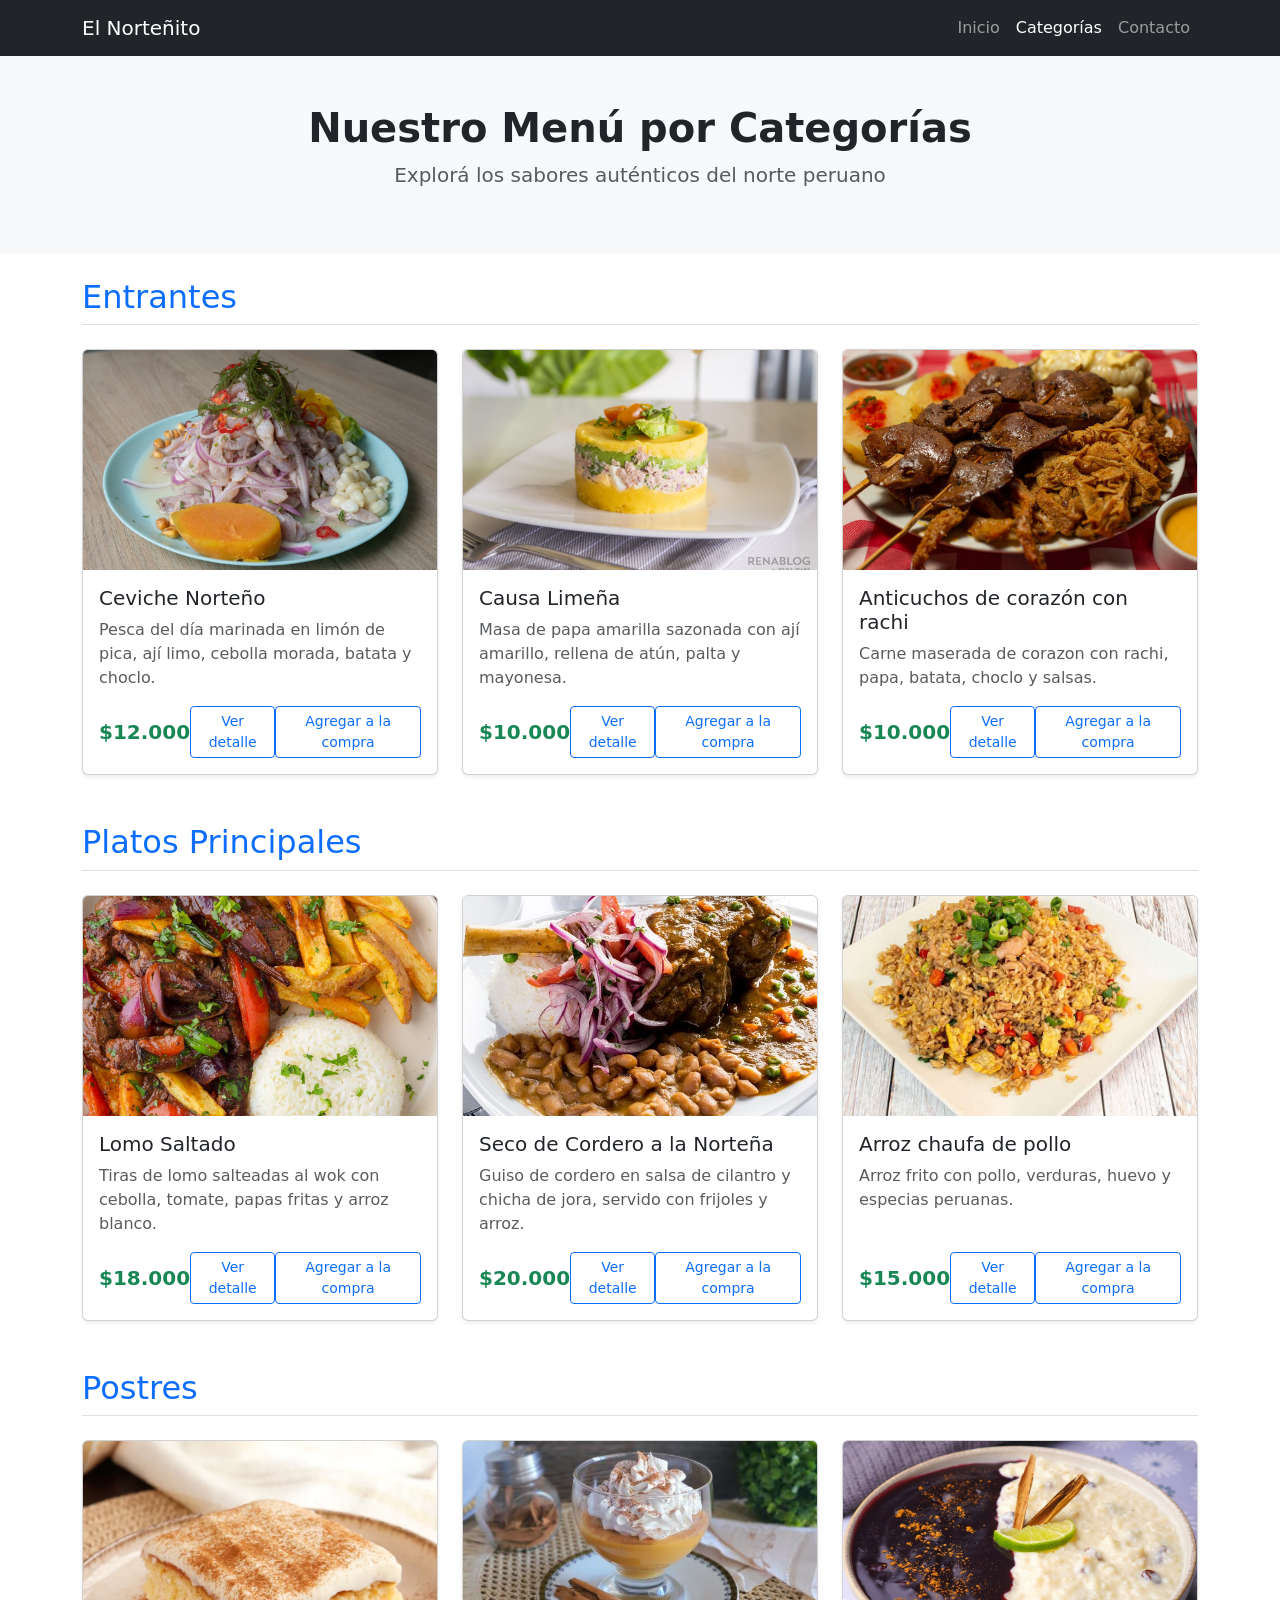
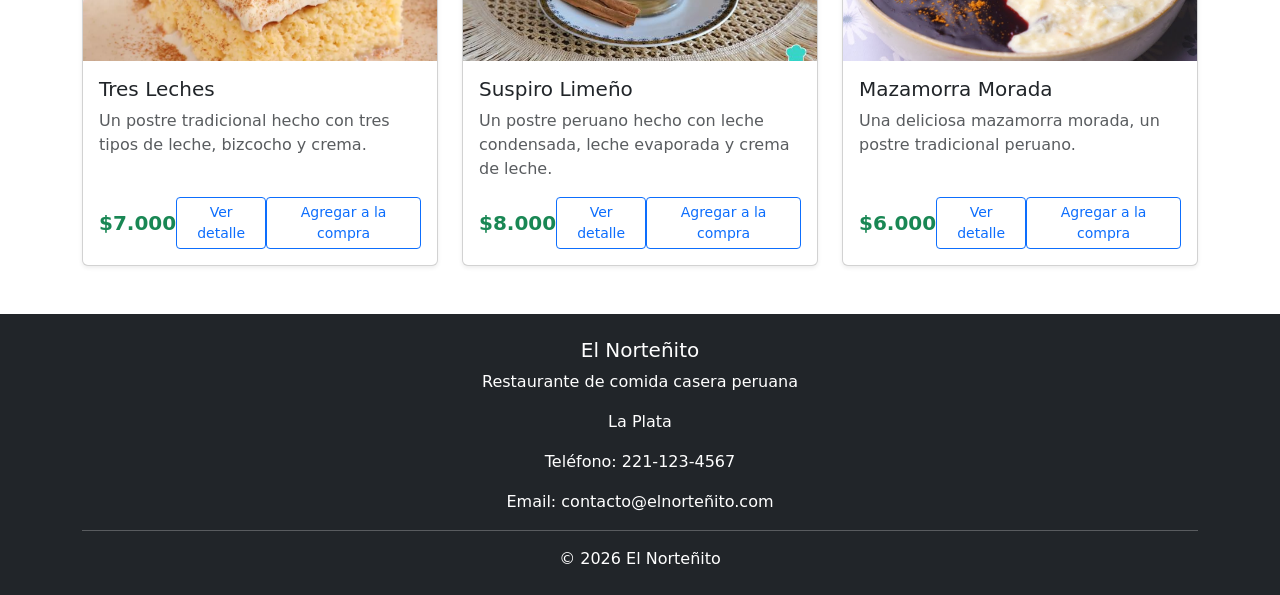
==== categorias.html @ b3c5d919 "Agregue funcionalidad a la pagina de categorias junto con la informacion detallada e imagenes." ====
<!DOCTYPE html>
<html lang="es">

<head>
    <meta charset="UTF-8">
    <meta name="viewport" content="width=device-width, initial-scale=1.0">
    <title>Categorías - El Norteñito</title>
    <link href="https://cdn.jsdelivr.net/npm/bootstrap@5.3.8/dist/css/bootstrap.min.css" rel="stylesheet">
    <link rel="stylesheet" href="styles.css">
</head>

<body>

    <nav class="navbar navbar-expand-lg navbar-dark bg-dark">
        <div class="container">
            <a class="navbar-brand" href="index.html">
                El Norteñito
            </a>
            <button class="navbar-toggler" type="button" data-bs-toggle="collapse" data-bs-target="#menuPrincipal"
                aria-controls="menuPrincipal" aria-expanded="false" aria-label="Abrir menú">
                <span class="navbar-toggler-icon"></span>
            </button>
            <div class="collapse navbar-collapse" id="menuPrincipal">
                <ul class="navbar-nav ms-auto">
                    <li class="nav-item">
                        <a class="nav-link" href="index.html">
                            Inicio
                        </a>
                    </li>
                    <li class="nav-item">
                        <!-- 'active' y 'aria-current' van aquí para esta página -->
                        <a class="nav-link active" aria-current="page" href="categorias.html">
                            Categorías
                        </a>
                    </li>
                    <li class="nav-item">
                        <a class="nav-link" href="contacto.html">
                            Contacto
                        </a>
                    </li>
                </ul>
            </div>
        </div>
    </nav>

    <header class="bg-light py-5 text-center mb-4">
        <div class="container">
            <h1 class="fw-bold">Nuestro Menú por Categorías</h1>
            <p class="lead text-muted">Explorá los sabores auténticos del norte peruano</p>
        </div>
    </header>

    <main class="container mb-5">

        <section class="mb-5">
            <h2 class="border-bottom pb-2 mb-4 text-primary">Entrantes</h2>
            <div class="row row-cols-1 row-cols-md-3 g-4">

                <div class="col">
                    <div class="card h-100 shadow-sm">
                        <img src="imagenes/Ceviche-peruano.jpg" class="card-img-top" alt="Ceviche"
                            style="height: 220px; object-fit: cover;">
                        <div class="card-body d-flex flex-column">
                            <h5 class="card-title">Ceviche Norteño</h5>
                            <p class="card-text text-muted">Pesca del día marinada en limón de pica, ají limo, cebolla
                                morada, batata y choclo.</p>
                            <div class="mt-auto d-flex justify-content-between align-items-center">
                                <span class="fw-bold fs-5 text-success">$12.000</span>
                                <button class="btn btn-outline-primary btn-sm btn-detalle" data-bs-toggle="modal"
                                    data-bs-target="#modalProducto" data-titulo="Ceviche Norteño"
                                    data-imagen="imagenes/Ceviche-peruano.jpg"
                                    data-descripcion="Pesca del día marinada en limón de pica, ají limo, cebolla morada, batata y choclo. Acompañado con cancha serrana."
                                    data-descripcion-larga="Nuestro ceviche norteño es una explosión de sabores frescos y auténticos. La pesca del día se marina en jugo de limón de pica, mezclado con ají limo y cebolla morada, creando un equilibrio perfecto entre acidez y picante. Se sirve acompañado de batata y choclo, ofreciendo una experiencia culinaria que refleja la riqueza gastronómica del norte peruano."
                                    data-cantidad-personas="2" data-tiempo-preparacion="20 minutos"
                                    data-calorias="250 kcal" data-precio="$12.000">
                                    Ver detalle
                                </button>
                                <button class="btn btn-outline-primary btn-sm">Agregar a la compra</button>
                            </div>
                        </div>
                    </div>
                </div>

                <div class="col">
                    <div class="card h-100 shadow-sm">
                        <img src="imagenes/Causa-Limena.jpg" class="card-img-top" alt="Causa Limeña"
                            style="height: 220px; object-fit: cover;">
                        <div class="card-body d-flex flex-column">
                            <h5 class="card-title">Causa Limeña</h5>
                            <p class="card-text text-muted">Masa de papa amarilla sazonada con ají amarillo, rellena de
                                atún, palta y mayonesa.</p>
                            <div class="mt-auto d-flex justify-content-between align-items-center">
                                <span class="fw-bold fs-5 text-success">$10.000</span>
                                <button class="btn btn-outline-primary btn-sm btn-detalle" data-bs-toggle="modal"
                                    data-bs-target="#modalProducto" data-titulo="Causa Limeña"
                                    data-imagen="imagenes/Causa-Limena.jpg"
                                    data-descripcion="Masa de papa amarilla sazonada con ají amarillo, rellena de atún, palta y mayonesa."
                                    data-descripcion-larga="La Causa Limeña es un plato típico peruano que consiste en una masa de papa amarilla sazonada con ají amarillo, rellena de atún, palta y mayonesa. Es una delicia que combina sabores frescos y auténticos, perfecta para disfrutar en cualquier ocasión."
                                    data-cantidad-personas="1" data-tiempo-preparacion="15 minutos"
                                    data-calorias="300 kcal" data-precio="$10.000">
                                    Ver detalle
                                </button>
                                <button class="btn btn-outline-primary btn-sm">Agregar a la compra</button>
                            </div>
                        </div>
                    </div>
                </div>

                <div class="col">
                    <div class="card h-100 shadow-sm">
                        <img src="imagenes/antichucho-peruano.jpg" class="card-img-top" alt="Anticuchos de Corazón"
                            style="height: 220px; object-fit: cover;">
                        <div class="card-body d-flex flex-column">
                            <h5 class="card-title">Anticuchos de corazón con rachi</h5>
                            <p class="card-text text-muted">Carne maserada de corazon con rachi, papa, batata, choclo y
                                salsas.
                            </p>
                            <div class="mt-auto d-flex justify-content-between align-items-center">
                                <span class="fw-bold fs-5 text-success">$10.000</span>
                                <button class="btn btn-outline-primary btn-sm btn-detalle" data-bs-toggle="modal"
                                    data-bs-target="#modalProducto" data-titulo="Anticuchos de corazón con rachi"
                                    data-imagen="imagenes/antichucho-peruano.jpg"
                                    data-descripcion="Carne maserada de corazon con rachi, papa, batata, choclo y salsas."
                                    data-descripcion-larga="Los anticuchos de corazón con rachi son un plato típico peruano que consiste en carne maserada de corazon con rachi, papa, batata, choclo y salsas. Es una delicia que combina sabores frescos y auténticos, perfecta para disfrutar en cualquier ocasión."
                                    data-cantidad-personas="2" data-tiempo-preparacion="20 minutos"
                                    data-calorias="300 kcal" data-precio="$10.000">
                                    Ver detalle
                                </button>
                                <button class="btn btn-outline-primary btn-sm">Agregar a la compra</button>
                            </div>
                        </div>
                    </div>
                </div>

            </div>
        </section>

        <section class="mb-5">
            <h2 class="border-bottom pb-2 mb-4 text-primary">Platos Principales</h2>
            <div class="row row-cols-1 row-cols-md-3 g-4">

                <div class="col">
                    <div class="card h-100 shadow-sm">
                        <img src="imagenes/Lomo-saltado.jpg" class="card-img-top" alt="Lomo Saltado"
                            style="height: 220px; object-fit: cover;">
                        <div class="card-body d-flex flex-column">
                            <h5 class="card-title">Lomo Saltado</h5>
                            <p class="card-text text-muted">Tiras de lomo salteadas al wok con cebolla, tomate, papas
                                fritas y arroz blanco.</p>
                            <div class="mt-auto d-flex justify-content-between align-items-center">
                                <span class="fw-bold fs-5 text-success">$18.000</span>
                                <button class="btn btn-outline-primary btn-sm btn-detalle" data-bs-toggle="modal"
                                    data-bs-target="#modalProducto" data-titulo="Lomo Saltado"
                                    data-imagen="imagenes/Lomo-saltado.jpg"
                                    data-descripcion="Tiras de lomo salteadas al wok con cebolla, tomate, papas fritas y arroz blanco."
                                    data-descripcion-larga="El Lomo Saltado es un plato emblemático de la gastronomía peruana que combina influencias chinas y peruanas. Consiste en tiras de lomo de res salteadas al wok con cebolla, tomate, papas fritas y arroz blanco. Este plato ofrece una explosión de sabores y texturas, siendo una opción deliciosa y reconfortante para cualquier ocasión."
                                    data-cantidad-personas="2" data-tiempo-preparacion="30 minutos"
                                    data-calorias="800 kcal" data-precio="$18.000">
                                    Ver detalle
                                </button>
                                <button class="btn btn-outline-primary btn-sm">Agregar a la compra</button>
                            </div>
                        </div>
                    </div>
                </div>

                <div class="col">
                    <div class="card h-100 shadow-sm">
                        <img src="imagenes/seco-de-cordero-con-frijoles.jpg" class="card-img-top" alt="Seco de Cordero"
                            style="height: 220px; object-fit: cover;">
                        <div class="card-body d-flex flex-column">
                            <h5 class="card-title">Seco de Cordero a la Norteña</h5>
                            <p class="card-text text-muted">Guiso de cordero en salsa de cilantro y chicha de jora,
                                servido con frijoles y arroz.</p>
                            <div class="mt-auto d-flex justify-content-between align-items-center">
                                <span class="fw-bold fs-5 text-success">$20.000</span>
                                <button class="btn btn-outline-primary btn-sm btn-detalle" data-bs-toggle="modal"
                                    data-bs-target="#modalProducto" data-titulo="Seco de Cordero a la Norteña"
                                    data-imagen="imagenes/seco-de-cordero-con-frijoles.jpg"
                                    data-descripcion="Guiso de cordero en salsa de cilantro y chicha de jora, servido con frijoles y arroz."
                                    data-descripcion-larga="El Seco de Cordero a la Norteña es un plato tradicional peruano que consiste en un guiso de cordero en salsa de cilantro y chicha de jora, servido con frijoles y arroz. Es una delicia que combina sabores auténticos y una textura irresistible."
                                    data-cantidad-personas="2" data-tiempo-preparacion="30 minutos"
                                    data-calorias="1100 kcal" data-precio="$20.000">
                                    Ver detalle
                                </button>
                                <button class="btn btn-outline-primary btn-sm">Agregar a la compra</button>
                            </div>
                        </div>
                    </div>
                </div>

                <div class="col">
                    <div class="card h-100 shadow-sm">
                        <img src="imagenes/arroz-chaufa-peruano.jpg" class="card-img-top" alt="Arroz chaufa"
                            style="height: 220px; object-fit: cover;">
                        <div class="card-body d-flex flex-column">
                            <h5 class="card-title">Arroz chaufa de pollo</h5>
                            <p class="card-text text-muted">Arroz frito con pollo, verduras, huevo y especias peruanas.
                            </p>
                            <div class="mt-auto d-flex justify-content-between align-items-center">
                                <span class="fw-bold fs-5 text-success">$15.000</span>
                                <button class="btn btn-outline-primary btn-sm btn-detalle" data-bs-toggle="modal"
                                    data-bs-target="#modalProducto" data-titulo="Arroz chaufa de pollo"
                                    data-imagen="imagenes/arroz-chaufa-peruano.jpg"
                                    data-descripcion="Arroz frito con pollo, verduras, huevo y especias peruanas."
                                    data-descripcion-larga="El Arroz chaufa de pollo es un plato tradicional peruano que consiste en arroz frito con pollo, verduras, huevo y especias peruanas. Es una delicia que combina sabores frescos y auténticos, perfecta para disfrutar en cualquier ocasión."
                                    data-cantidad-personas="2" data-tiempo-preparacion="20 minutos"
                                    data-calorias="900 kcal" data-precio="$15.000">
                                    Ver detalle
                                </button>
                                <button class="btn btn-outline-primary btn-sm">Agregar a la compra</button>
                            </div>
                        </div>
                    </div>
                </div>

            </div>
        </section>

        <section class="mb-5">
            <h2 class="border-bottom pb-2 mb-4 text-primary">Postres</h2>
            <div class="row row-cols-1 row-cols-md-3 g-4">

                <div class="col">
                    <div class="card h-100 shadow-sm">
                        <img src="imagenes/tres-leches.webp" class="card-img-top" alt="Tres Leches"
                            style="height: 220px; object-fit: cover;">
                        <div class="card-body d-flex flex-column">
                            <h5 class="card-title">Tres Leches</h5>
                            <p class="card-text text-muted">Un postre tradicional hecho con tres tipos de leche,
                                bizcocho y crema.</p>
                            <div class="mt-auto d-flex justify-content-between align-items-center">
                                <span class="fw-bold fs-5 text-success">$7.000</span>
                                <button class="btn btn-outline-primary btn-sm btn-detalle" data-bs-toggle="modal"
                                    data-bs-target="#modalProducto" data-titulo="Tres Leches"
                                    data-imagen="imagenes/tres-leches.webp"
                                    data-descripcion="Un postre tradicional hecho con tres tipos de leche, bizcocho y crema."
                                    data-descripcion-larga="El Tres Leches es un postre tradicional hecho con tres tipos de leche, bizcocho y crema. Es una delicia que combina sabores dulces y cremosos, perfecta para disfrutar en cualquier ocasión."
                                    data-cantidad-personas="1" data-tiempo-preparacion="5 minutos"
                                    data-calorias="400 kcal" data-precio="$7.000">
                                    Ver detalle
                                </button>
                                <button class="btn btn-outline-primary btn-sm">Agregar a la compra</button>
                            </div>
                        </div>
                    </div>
                </div>

                <div class="col">
                    <div class="card h-100 shadow-sm">
                        <img src="imagenes/suspiro_limeno.jpg" class="card-img-top" alt="Suspiro Limeño"
                            style="height: 220px; object-fit: cover;">
                        <div class="card-body d-flex flex-column">
                            <h5 class="card-title">Suspiro Limeño</h5>
                            <p class="card-text text-muted">Un postre peruano hecho con leche condensada, leche
                                evaporada y crema de leche.</p>
                            <div class="mt-auto d-flex justify-content-between align-items-center">
                                <span class="fw-bold fs-5 text-success">$8.000</span>
                                <button class="btn btn-outline-primary btn-sm btn-detalle" data-bs-toggle="modal"
                                    data-bs-target="#modalProducto" data-titulo="Suspiro Limeño"
                                    data-imagen="imagenes/suspiro_limeno.jpg"
                                    data-descripcion="Un postre peruano hecho con leche condensada, leche evaporada y crema de leche."
                                    data-descripcion-larga="El Suspiro Limeño es un postre tradicional peruano que combina leche condensada, leche evaporada y crema de leche para crear una textura suave y dulce. Es un deleite para los amantes de los postres y una excelente manera de terminar una comida."
                                    data-cantidad-personas="1" data-tiempo-preparacion="5 minutos"
                                    data-calorias="300 kcal" data-precio="$8.000">
                                    Ver detalle
                                </button>
                                <button class="btn btn-outline-primary btn-sm">Agregar a la compra</button>
                            </div>
                        </div>
                    </div>
                </div>

                <div class="col">
                    <div class="card h-100 shadow-sm">
                        <img src="imagenes/mazamorra-morada.jpg" class="card-img-top" alt="Mazamorra Morada"
                            style="height: 220px; object-fit: cover;">
                        <div class="card-body d-flex flex-column">
                            <h5 class="card-title">Mazamorra Morada</h5>
                            <p class="card-text text-muted">Una deliciosa mazamorra morada, un postre tradicional
                                peruano.
                            </p>
                            <div class="mt-auto d-flex justify-content-between align-items-center">
                                <span class="fw-bold fs-5 text-success">$6.000</span>
                                <button class="btn btn-outline-primary btn-sm btn-detalle" data-bs-toggle="modal"
                                    data-bs-target="#modalProducto" data-titulo="Mazamorra Morada"
                                    data-imagen="imagenes/mazamorra-morada.jpg"
                                    data-descripcion="Una deliciosa mazamorra morada, un postre tradicional peruano."
                                    data-descripcion-larga="La Mazamorra Morada es un postre tradicional peruano hecho a base de maíz morado, frutas secas y especias. Su sabor dulce y su textura suave lo convierten en una opción deliciosa para disfrutar después de una comida o como un antojo dulce en cualquier momento del día."
                                    data-cantidad-personas="1" data-tiempo-preparacion="5 minutos"
                                    data-calorias="350 kcal" data-precio="$6.000">
                                    Ver detalle
                                </button>
                                <button class="btn btn-outline-primary btn-sm">Agregar a la compra</button>
                            </div>
                        </div>
                    </div>
                </div>

            </div>
        </section>

    </main>

    <div class="modal fade" id="modalProducto" tabindex="-1" aria-labelledby="modalProductoLabel" aria-hidden="true">
        <div class="modal-dialog modal-dialog-centered modal-lg">
            <div class="modal-content">

                <div class="modal-header">
                    <h5 class="modal-title fw-bold" id="modalProductoLabel">Detalle del Producto</h5>
                    <button type="button" class="btn-close" data-bs-dismiss="modal" aria-label="Cerrar"></button>
                </div>

                <div class="modal-body">
                    <div class="row">
                        <div class="col-md-5 mb-3 mb-md-0">
                            <img id="modalImagen" src="" class="img-fluid rounded shadow-sm" alt=""
                                style="max-height: 280px; object-fit: cover; width: 100%;">
                        </div>

                        <div class="col-md-7">
                            <p id="modalDescripcion" class="text-muted fw-bold mb-2"></p>
                            <p id="modalDescripcionLarga" class="text-secondary small mb-3"></p>

                            <ul class="list-group list-group-flush mb-3">
                                <li class="list-group-item d-flex justify-content-between align-items-center px-0">
                                    <span><i class="bi bi-people"></i> Porción para:</span>
                                    <span class="fw-semibold"><span id="modalCantidadPersonas"></span> persona(s)</span>
                                </li>
                                <li class="list-group-item d-flex justify-content-between align-items-center px-0">
                                    <span><i class="bi bi-clock"></i> Tiempo de preparación:</span>
                                    <span class="fw-semibold" id="modalTiempoPreparacion"></span>
                                </li>
                                <li class="list-group-item d-flex justify-content-between align-items-center px-0">
                                    <span><i class="bi bi-fire"></i> Calorías aprox.:</span>
                                    <span class="fw-semibold" id="modalCalorias"></span>
                                </li>
                            </ul>

                            <div class="d-flex justify-content-between align-items-center bg-light p-3 rounded">
                                <span class="fw-bold fs-4 text-success" id="modalPrecio"></span>
                                <button type="button" class="btn btn-primary">Agregar a la compra</button>
                            </div>
                        </div>
                    </div>
                </div>

                <div class="modal-footer">
                    <button type="button" class="btn btn-secondary" data-bs-dismiss="modal">Cerrar</button>
                </div>

            </div>
        </div>
    </div>

    <footer class="bg-dark text-white text-center py-4">
        <div class="container">
            <h5>El Norteñito</h5>
            <p>Restaurante de comida casera peruana</p>
            <p>La Plata</p>
            <p>Teléfono: 221-123-4567</p>
            <p>Email: contacto@elnorteñito.com</p>
            <hr>
            <p class="mb-0">© 2026 El Norteñito</p>
        </div>
    </footer>

    <script src="https://cdn.jsdelivr.net/npm/bootstrap@5.3.8/dist/js/bootstrap.bundle.min.js"></script>
    <script src="script.js"></script>
</body>

</html>
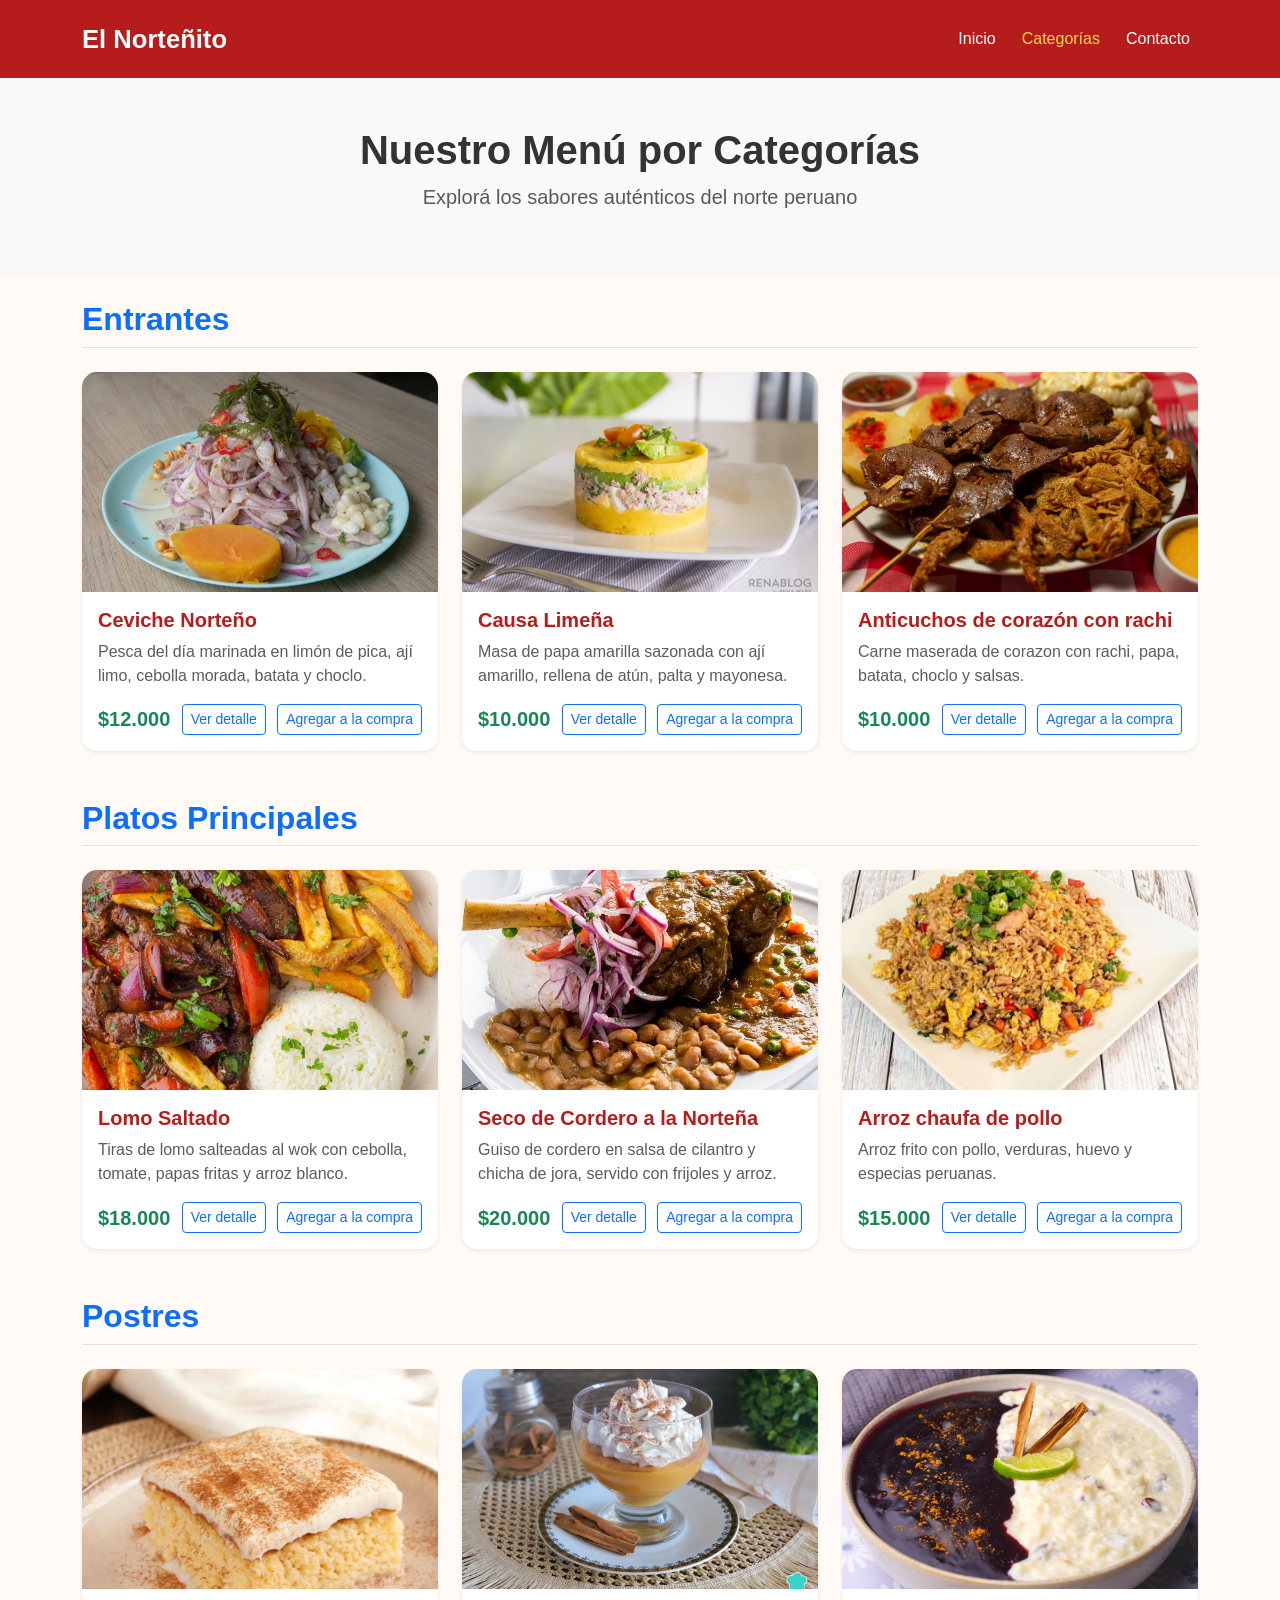
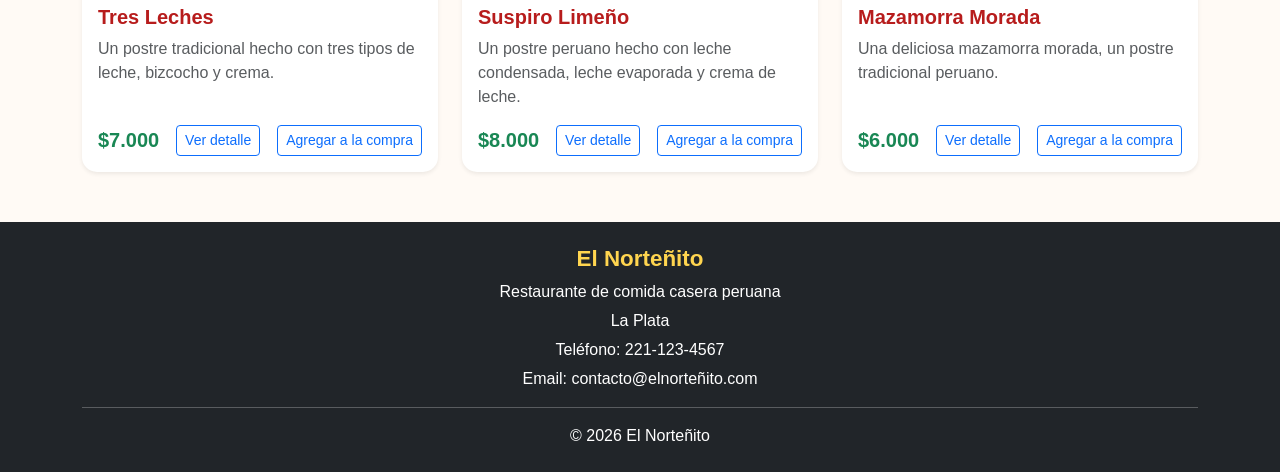
==== commit 31aaa021: "Arregle detalles del codigo" ====
--- a/categorias.html
+++ b/categorias.html
@@ -28,7 +28,6 @@
                         </a>
                     </li>
                     <li class="nav-item">
-                        <!-- 'active' y 'aria-current' van aquí para esta página -->
                         <a class="nav-link active" aria-current="page" href="categorias.html">
                             Categorías
                         </a>
--- a/styles.css
+++ b/styles.css
@@ -0,0 +1,271 @@
+body {
+    background-color: #f8f8f8;
+}
+
+.carousel-item img {
+    height: 500px;
+    object-fit: cover;
+}
+
+.card img {
+    height: 250px;
+    object-fit: cover;
+}
+
+footer {
+    margin-top: 50px;
+}
+
+@media (max-width: 768px) {
+
+    .carousel-item img {
+        height: 300px;
+    }
+
+    .card img {
+        height: 200px;
+    }
+
+}
+
+body {
+    background-color: #fffaf5;
+    color: #333;
+    font-family: Arial, sans-serif;
+}
+
+.navbar {
+    background-color: #b71c1c !important;
+    padding: 15px 0;
+}
+
+.navbar-brand {
+    font-size: 1.6rem;
+    font-weight: bold;
+    color: #ffffff !important;
+}
+
+.navbar-brand:hover {
+    color: #ffd54f !important;
+}
+
+.nav-link {
+    color: #ffffff !important;
+    font-weight: 500;
+    margin-left: 10px;
+}
+
+.nav-link:hover {
+    color: #ffd54f !important;
+}
+
+.nav-link.active {
+    color: #ffd54f !important;
+}
+
+#productosDestacados {
+    width: 90%;
+    margin: 30px auto;
+}
+
+.carousel {
+    border-radius: 15px;
+    overflow: hidden;
+    box-shadow: 0 5px 20px rgba(0, 0, 0, 0.2);
+}
+
+.carousel-item img {
+    height: 500px;
+    width: 100%;
+    object-fit: cover;
+}
+
+.carousel-caption {
+    background-color: rgba(0, 0, 0, 0.60);
+    border-radius: 10px;
+    padding: 15px;
+}
+
+.carousel-caption h2 {
+    color: #ffd54f;
+    font-weight: bold;
+}
+
+.carousel-caption p {
+    color: white;
+}
+
+section h1,
+section h2 {
+    color: #b71c1c;
+    font-weight: bold;
+}
+
+section h1 {
+    font-size: 2.5rem;
+}
+
+.lead {
+    color: #555;
+}
+
+.btn-primary {
+    background-color: #b71c1c;
+    border-color: #b71c1c;
+    font-weight: bold;
+}
+
+.btn-primary:hover {
+    background-color: #8e1515;
+    border-color: #8e1515;
+}
+
+.card {
+    border: none;
+    border-radius: 15px;
+    overflow: hidden;
+    background-color: #ffffff;
+
+    box-shadow: 0 4px 15px rgba(0, 0, 0, 0.12);
+
+    transition: transform 0.3s ease,
+                box-shadow 0.3s ease;
+}
+
+.card:hover {
+    transform: translateY(-8px);
+
+    box-shadow: 0 8px 25px rgba(0, 0, 0, 0.20);
+}
+
+.card img {
+    height: 250px;
+    object-fit: cover;
+}
+
+.card-title {
+    color: #b71c1c;
+    font-weight: bold;
+}
+
+.card-text {
+    color: #555;
+}
+
+.card .fw-bold {
+    color: #b71c1c;
+    font-size: 1.2rem;
+}
+
+.container .border {
+    border: none !important;
+    background-color: #ffffff;
+    border-radius: 15px;
+
+    box-shadow: 0 3px 12px rgba(0, 0, 0, 0.10);
+}
+
+.container .border h3 {
+    color: #b71c1c;
+    font-weight: bold;
+}
+
+.modal-content {
+    border: none;
+    border-radius: 15px;
+    overflow: hidden;
+}
+
+.modal-header {
+    background-color: #b71c1c;
+    color: white;
+}
+
+.modal-title {
+    font-weight: bold;
+}
+
+.modal-body img {
+    border-radius: 10px;
+}
+
+.modal-footer {
+    background-color: #fffaf5;
+}
+
+form {
+    background-color: white;
+    padding: 30px;
+    border-radius: 15px;
+
+    box-shadow: 0 5px 20px rgba(0, 0, 0, 0.10);
+}
+
+.form-label {
+    color: #b71c1c;
+    font-weight: bold;
+}
+
+.form-control {
+    border: 2px solid #ddd;
+    border-radius: 8px;
+    padding: 10px;
+}
+
+.form-control:focus {
+    border-color: #b71c1c;
+
+    box-shadow: 0 0 0 0.2rem rgba(183, 28, 28, 0.15);
+}
+
+footer {
+    background-color: #212121 !important;
+    margin-top: 50px;
+}
+
+footer h5 {
+    color: #ffd54f;
+    font-size: 1.4rem;
+    font-weight: bold;
+}
+
+footer p {
+    margin-bottom: 5px;
+}
+
+@media (max-width: 768px) {
+
+    #productosDestacados {
+        width: 95%;
+        margin: 20px auto;
+    }
+
+    .carousel-item img {
+        height: 300px;
+    }
+
+    .carousel-caption {
+        padding: 8px;
+    }
+
+    .carousel-caption h2 {
+        font-size: 1.3rem;
+    }
+
+    .carousel-caption p {
+        font-size: 0.9rem;
+    }
+
+    section h1 {
+        font-size: 2rem;
+    }
+
+    .card img {
+        height: 200px;
+    }
+
+    form {
+        padding: 20px;
+    }
+
+}
